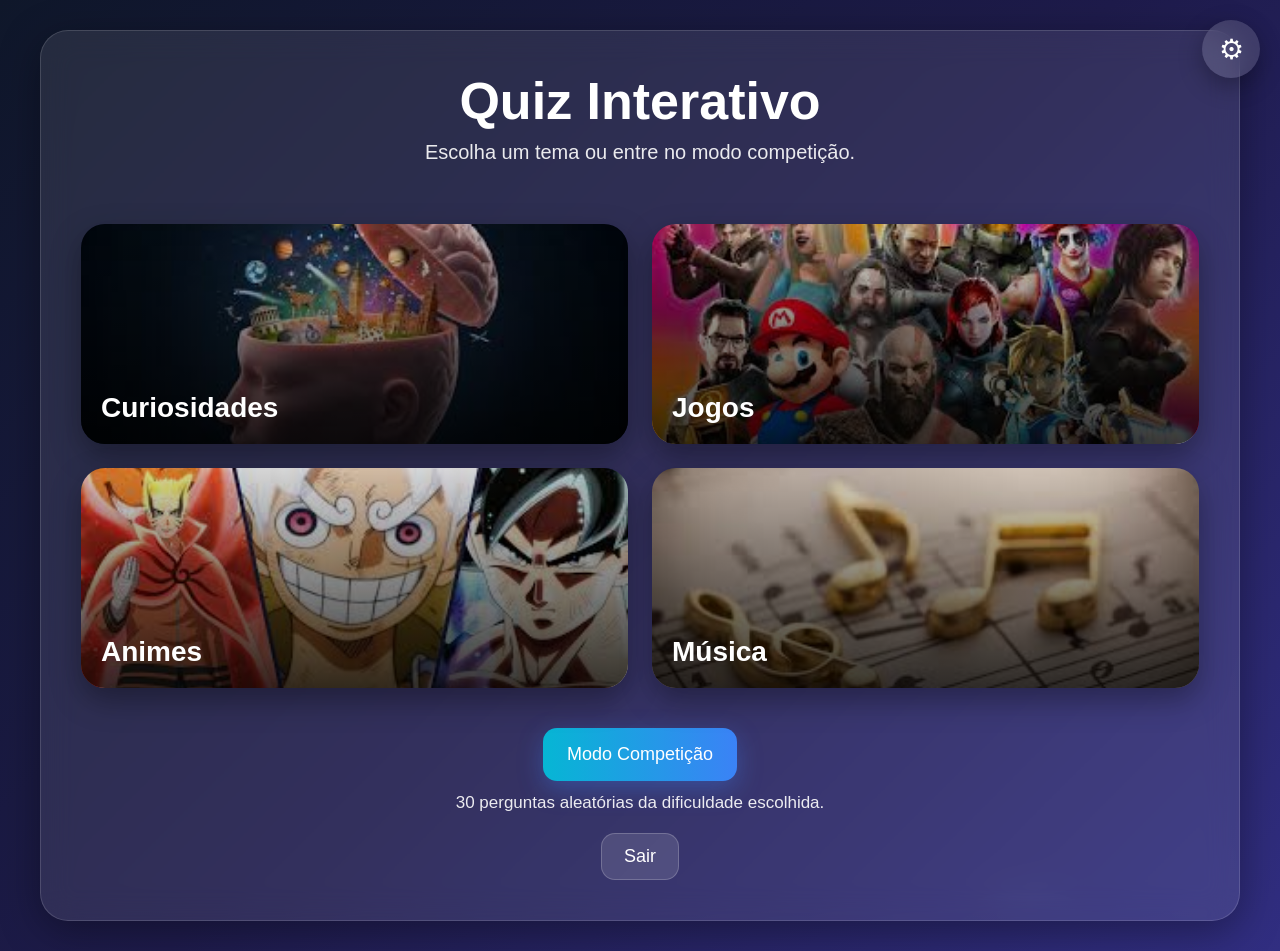
==== Jogo/index.html @ fe3ca365 "Add files via upload" ====
<!DOCTYPE html>
<html lang="pt-BR">
<head>
  <meta charset="UTF-8">
  <meta name="viewport" content="width=device-width, initial-scale=1.0">
  <title>Quiz Interativo</title>
  <link rel="stylesheet" href="style.css">
</head>
<body>
  <div id="fundo-categoria" class="fundo-categoria oculto">
    <div id="fundo-track" class="fundo-track"></div>
  </div>

  <div class="bg-animado">
    <span></span>
    <span></span>
    <span></span>
    <span></span>
    <span></span>
  </div>

  <button id="btn-config" class="btn-engrenagem" title="Configurações">⚙</button>

  <main class="app">
    <section id="menu-inicial" class="tela ativa">
      <div class="painel grande">
        <h1>Quiz Interativo</h1>
        <p class="subtitulo">Escolha um tema ou entre no modo competição.</p>

        <div class="grade-temas">
          <button class="tema-btn tema-curiosidades" data-tema="curiosidades">
            <span>Curiosidades</span>
          </button>

          <button class="tema-btn tema-jogos" data-tema="jogos">
            <span>Jogos</span>
          </button>

          <button class="tema-btn tema-animes" data-tema="animes">
            <span>Animes</span>
          </button>

          <button class="tema-btn tema-musica" data-tema="musica">
            <span>Música</span>
          </button>
        </div>

        <div class="competicao-area">
          <button id="btn-competicao" class="btn-competicao">Modo Competição</button>
          <p>30 perguntas aleatórias da dificuldade escolhida.</p>
        </div>

        <div class="menu-acoes">
          <button id="btn-sair" class="btn-secundario">Sair</button>
        </div>
      </div>
    </section>

    <section id="selecao-dificuldade" class="tela">
      <div class="painel medio">
        <h2 id="titulo-dificuldade">Escolha a dificuldade</h2>
        <p id="subtitulo-dificuldade" class="subtitulo">Selecione um modo para começar.</p>

        <div class="grade-dificuldades">
          <button class="dificuldade-btn" data-dificuldade="facil">Fácil</button>
          <button class="dificuldade-btn" data-dificuldade="medio">Médio</button>
          <button class="dificuldade-btn" data-dificuldade="dificil">Difícil</button>
        </div>

        <div class="menu-acoes">
          <button id="btn-voltar-menu" class="btn-secundario">Voltar</button>
        </div>
      </div>
    </section>

    <section id="quiz" class="tela">
      <div class="painel quiz-painel">
        <div class="topo-quiz">
          <div>
            <h2 id="tema-titulo">Tema</h2>
            <p id="modo-info" class="modo-info">Modo normal</p>
          </div>

          <div class="lado-direito-topo">
            <span id="contador">Pergunta 1/10</span>
            <div class="barra-progresso">
              <div id="progresso" class="progresso"></div>
            </div>
          </div>
        </div>

        <h3 id="pergunta" class="pergunta">Pergunta aqui</h3>

        <div id="respostas" class="respostas"></div>

        <p id="feedback" class="feedback"></p>

        <button id="proxima-btn" class="btn-principal oculto">Próxima</button>
      </div>
    </section>

    <section id="resultado" class="tela">
      <div class="painel medio resultado-painel">
        <h2>Resultado Final</h2>
        <p id="pontuacao-final" class="pontuacao-final"></p>
        <button id="reiniciar-btn" class="btn-principal">Voltar ao menu</button>
      </div>
    </section>
  </main>

  <div id="config-modal" class="modal">
    <div class="modal-conteudo">
      <h2>Configurações</h2>

      <label class="config-item">
        <input type="checkbox" id="toggle-darkmode">
        Modo escuro
      </label>

      <label class="config-item">
        <input type="checkbox" id="toggle-som" checked>
        Som ligado
      </label>

      <div class="volume-box">
        <label for="volume-slider">Volume da música</label>
        <input type="range" id="volume-slider" min="0" max="100" value="25">
        <span id="volume-valor">25%</span>
      </div>

      <button id="fechar-config" class="btn-principal" type="button">Fechar</button>
    </div>
  </div>

  <audio id="bg-music" loop preload="auto">
    <source src="back_song.opus" type='audio/ogg; codecs="opus"'>
    <source src="back_songa.m4a" type="audio/mp4">
    <source src="back_songm.mp3" type="audio/mpeg">
    Seu navegador não suporta áudio.
  </audio>

  <script src="script.js"></script>
</body>
</html>
---- Jogo/style.css ----
* {
  margin: 0;
  padding: 0;
  box-sizing: border-box;
  font-family: Arial, sans-serif;
}

body {
  min-height: 100vh;
  overflow: hidden;
  color: white;
  background: linear-gradient(135deg, #0f172a, #1e1b4b, #312e81);
  position: relative;
}

.app {
  width: 100%;
  min-height: 100vh;
  display: flex;
  position: relative;
  z-index: 2;
}

.tela {
  display: none;
  width: 100%;
  min-height: 100vh;
  padding: 30px;
}

.tela.ativa {
  display: flex;
  justify-content: center;
  align-items: center;
}

.painel {
  width: 100%;
  backdrop-filter: blur(16px);
  background: rgba(255, 255, 255, 0.09);
  border: 1px solid rgba(255, 255, 255, 0.14);
  box-shadow: 0 10px 40px rgba(0, 0, 0, 0.35);
  border-radius: 28px;
}

.painel.grande {
  max-width: 1200px;
  min-height: 85vh;
  padding: 40px;
  display: flex;
  flex-direction: column;
  justify-content: center;
}

.painel.medio {
  max-width: 850px;
  min-height: 60vh;
  padding: 40px;
  display: flex;
  flex-direction: column;
  justify-content: center;
}

.quiz-painel {
  max-width: 1100px;
  min-height: 80vh;
  padding: 40px;
  display: flex;
  flex-direction: column;
  justify-content: center;
}

.resultado-painel {
  text-align: center;
  align-items: center;
}

h1 {
  font-size: 52px;
  margin-bottom: 10px;
  text-align: center;
}

h2 {
  font-size: 34px;
  margin-bottom: 10px;
}

.subtitulo {
  text-align: center;
  font-size: 20px;
  margin-bottom: 30px;
  opacity: 0.9;
}

.grade-temas {
  display: grid;
  grid-template-columns: repeat(2, 1fr);
  gap: 24px;
  margin: 30px 0;
}

.tema-btn {
  position: relative;
  min-height: 220px;
  border: none;
  border-radius: 24px;
  overflow: hidden;
  cursor: pointer;
  background-size: cover;
  background-position: center;
  transition: transform 0.25s, box-shadow 0.25s, filter 0.25s;
  box-shadow: 0 12px 30px rgba(0, 0, 0, 0.35);
}

.tema-btn::before {
  content: "";
  position: absolute;
  inset: 0;
  background: linear-gradient(to top, rgba(0,0,0,0.78), rgba(0,0,0,0.15));
}

.tema-btn span {
  position: absolute;
  left: 20px;
  bottom: 20px;
  z-index: 2;
  font-size: 28px;
  font-weight: bold;
  color: white;
}

.tema-btn:hover {
  transform: translateY(-8px) scale(1.02);
  box-shadow: 0 16px 38px rgba(0, 0, 0, 0.45);
  filter: brightness(1.1);
}

.tema-curiosidades {
  background-image: url("curiosidade.jpg");
}

.tema-jogos {
  background-image: url("jogo.jpg");
}

.tema-animes {
  background-image: url("anime.jpg");
}

.tema-musica {
  background-image: url("musica.jpg");
}

.competicao-area {
  margin-top: 10px;
  text-align: center;
}

.competicao-area p {
  margin-top: 12px;
  opacity: 0.9;
  font-size: 17px;
}

.grade-dificuldades {
  display: grid;
  grid-template-columns: repeat(3, 1fr);
  gap: 24px;
  margin: 20px 0 30px;
}

.dificuldade-btn,
.btn-competicao,
.btn-principal,
.btn-secundario {
  border: none;
  cursor: pointer;
  border-radius: 14px;
  font-size: 18px;
  transition: 0.25s;
}

.dificuldade-btn,
.btn-competicao,
.btn-principal {
  padding: 16px 24px;
  background: linear-gradient(90deg, #06b6d4, #3b82f6);
  color: white;
  box-shadow: 0 8px 24px rgba(59, 130, 246, 0.35);
}

.dificuldade-btn:hover,
.btn-competicao:hover,
.btn-principal:hover {
  transform: scale(1.05);
}

.btn-secundario {
  padding: 12px 22px;
  background: rgba(255, 255, 255, 0.12);
  color: white;
  border: 1px solid rgba(255, 255, 255, 0.2);
}

.btn-secundario:hover {
  background: rgba(255, 255, 255, 0.2);
}

.menu-acoes {
  display: flex;
  justify-content: center;
  gap: 16px;
  margin-top: 20px;
}

.btn-engrenagem {
  position: fixed;
  top: 20px;
  right: 20px;
  z-index: 60;
  width: 58px;
  height: 58px;
  border-radius: 50%;
  border: none;
  cursor: pointer;
  font-size: 28px;
  color: white;
  background: rgba(255, 255, 255, 0.14);
  backdrop-filter: blur(12px);
  box-shadow: 0 8px 24px rgba(0, 0, 0, 0.3);
  transition: transform 0.25s, background 0.25s;
}

.btn-engrenagem:hover {
  transform: rotate(90deg) scale(1.08);
  background: rgba(255, 255, 255, 0.22);
}

.topo-quiz {
  display: flex;
  justify-content: space-between;
  align-items: center;
  gap: 20px;
  margin-bottom: 35px;
}

.lado-direito-topo {
  min-width: 260px;
  text-align: right;
}

#contador {
  display: block;
  margin-bottom: 12px;
  font-size: 18px;
}

.barra-progresso {
  width: 100%;
  height: 14px;
  background: rgba(255, 255, 255, 0.18);
  border-radius: 999px;
  overflow: hidden;
}

.progresso {
  height: 100%;
  width: 0%;
  border-radius: 999px;
  background: linear-gradient(90deg, #22c55e, #14b8a6);
  transition: width 0.35s;
}

.modo-info {
  font-size: 16px;
  opacity: 0.85;
}

.pergunta {
  font-size: 34px;
  line-height: 1.3;
  margin-bottom: 30px;
}

.respostas {
  display: grid;
  grid-template-columns: 1fr 1fr;
  gap: 18px;
  margin-bottom: 25px;
}

.resposta-btn {
  padding: 18px;
  min-height: 80px;
  border: none;
  border-radius: 18px;
  cursor: pointer;
  color: white;
  font-size: 18px;
  font-weight: bold;
  background: rgba(255, 255, 255, 0.14);
  transition: transform 0.2s, background 0.2s, box-shadow 0.2s;
  box-shadow: 0 8px 20px rgba(0, 0, 0, 0.18);
}

.resposta-btn:hover {
  transform: translateY(-4px);
  background: rgba(255, 255, 255, 0.22);
}

.resposta-btn:disabled {
  cursor: default;
}

.correta {
  background: linear-gradient(90deg, #16a34a, #22c55e) !important;
}

.errada {
  background: linear-gradient(90deg, #dc2626, #ef4444) !important;
}

.feedback {
  min-height: 28px;
  font-size: 20px;
  font-weight: bold;
  margin-bottom: 18px;
}

.pontuacao-final {
  font-size: 28px;
  margin: 20px 0 30px;
}

.modal {
  position: fixed;
  inset: 0;
  z-index: 80;
  background: rgba(0, 0, 0, 0.55);
  display: none;
  justify-content: center;
  align-items: center;
}

.modal.ativo {
  display: flex;
}

.modal-conteudo {
  width: 90%;
  max-width: 440px;
  padding: 30px;
  border-radius: 24px;
  color: white;
  background: rgba(17, 24, 39, 0.96);
  box-shadow: 0 12px 40px rgba(0, 0, 0, 0.45);
  text-align: center;
}

.config-item {
  display: block;
  margin: 18px 0;
  font-size: 20px;
}

.volume-box {
  margin: 20px 0 26px;
  text-align: left;
}

.volume-box label {
  display: block;
  margin-bottom: 10px;
  font-size: 18px;
}

#volume-slider {
  width: 100%;
  cursor: pointer;
}

#volume-valor {
  display: block;
  margin-top: 8px;
  font-size: 16px;
  opacity: 0.9;
}

.bg-animado {
  position: fixed;
  inset: 0;
  overflow: hidden;
  z-index: 0;
}

.bg-animado span {
  position: absolute;
  display: block;
  width: 220px;
  height: 220px;
  background: rgba(255, 255, 255, 0.06);
  border-radius: 50%;
  animation: flutuar 18s linear infinite;
  bottom: -250px;
}

.bg-animado span:nth-child(1) {
  left: 5%;
  width: 160px;
  height: 160px;
  animation-duration: 16s;
}

.bg-animado span:nth-child(2) {
  left: 25%;
  width: 220px;
  height: 220px;
  animation-duration: 22s;
}

.bg-animado span:nth-child(3) {
  left: 50%;
  width: 120px;
  height: 120px;
  animation-duration: 18s;
}

.bg-animado span:nth-child(4) {
  left: 70%;
  width: 260px;
  height: 260px;
  animation-duration: 24s;
}

.bg-animado span:nth-child(5) {
  left: 88%;
  width: 180px;
  height: 180px;
  animation-duration: 20s;
}

.fundo-categoria {
  position: fixed;
  inset: 0;
  overflow: hidden;
  z-index: 1;
  opacity: 0.22;
  pointer-events: none;
}

.fundo-track {
  display: flex;
  width: max-content;
  height: 100%;
  animation: deslizarFundo 30s linear infinite;
}

.fundo-item {
  width: 100vw;
  height: 100vh;
  flex-shrink: 0;
  background-size: cover;
  background-position: center;
  filter: blur(1px);
}

.oculto {
  display: none !important;
}

@keyframes flutuar {
  0% {
    transform: translateY(0) rotate(0deg);
    opacity: 0.2;
  }
  100% {
    transform: translateY(-120vh) rotate(360deg);
    opacity: 0;
  }
}

@keyframes deslizarFundo {
  0% {
    transform: translateX(0);
  }
  100% {
    transform: translateX(-50%);
  }
}

body.dark {
  background: linear-gradient(135deg, #020617, #111827, #000000);
}

body.dark .painel {
  background: rgba(255, 255, 255, 0.05);
}

@media (max-width: 900px) {
  .grade-temas,
  .respostas,
  .grade-dificuldades {
    grid-template-columns: 1fr;
  }

  h1 {
    font-size: 40px;
  }

  .pergunta {
    font-size: 28px;
  }

  .topo-quiz {
    flex-direction: column;
    align-items: flex-start;
  }

  .lado-direito-topo {
    width: 100%;
    text-align: left;
  }

  .painel.grande,
  .painel.medio,
  .quiz-painel {
    min-height: auto;
    padding: 24px;
  }
}
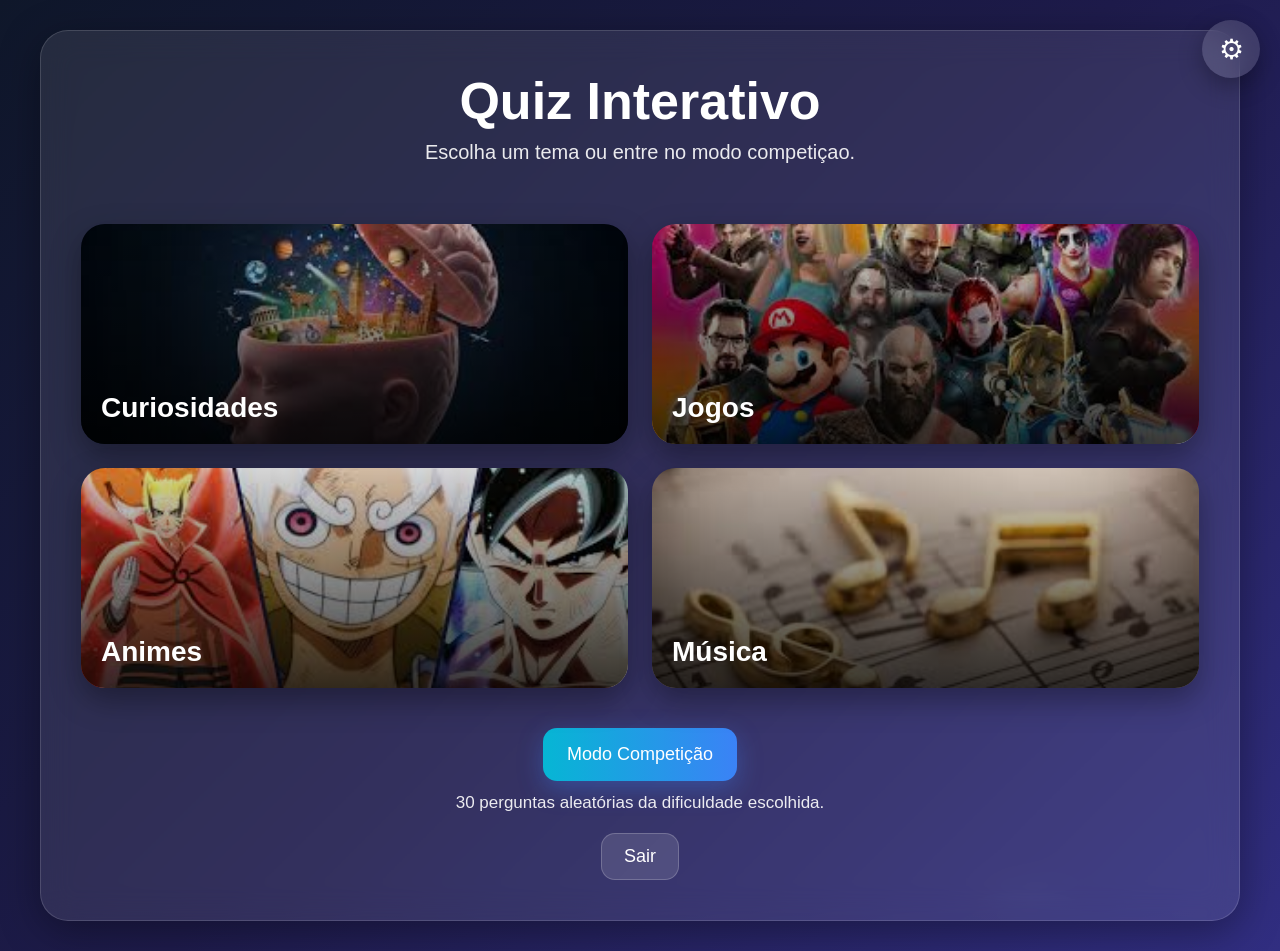
==== commit 9a4470eb: "Update index.html" ====
--- a/Jogo/index.html
+++ b/Jogo/index.html
@@ -1,11 +1,12 @@
 <!DOCTYPE html>
 <html lang="pt-BR">
 <head>
-  <meta charset="UTF-8">
-  <meta name="viewport" content="width=device-width, initial-scale=1.0">
-  <title>Quiz Interativo</title>
-  <link rel="stylesheet" href="style.css">
+     <meta charset="UTF-8">
+     <meta name="viewport" content="width=device-width, initial-scale=1.0">
+     <title>Quiz Interativo</title>
+     <link rel="stylesheet" href="style.css">
 </head>
+  
 <body>
   <div id="fundo-categoria" class="fundo-categoria oculto">
     <div id="fundo-track" class="fundo-track"></div>
@@ -25,7 +26,7 @@
     <section id="menu-inicial" class="tela ativa">
       <div class="painel grande">
         <h1>Quiz Interativo</h1>
-        <p class="subtitulo">Escolha um tema ou entre no modo competição.</p>
+        <p class="subtitulo">Escolha um tema ou entre no modo competiçao.</p>
 
         <div class="grade-temas">
           <button class="tema-btn tema-curiosidades" data-tema="curiosidades">
@@ -64,7 +65,7 @@
         <div class="grade-dificuldades">
           <button class="dificuldade-btn" data-dificuldade="facil">Fácil</button>
           <button class="dificuldade-btn" data-dificuldade="medio">Médio</button>
-          <button class="dificuldade-btn" data-dificuldade="dificil">Difícil</button>
+          <button class="dificuldade-btn" data-dificuldade="dificil">Dificil</button>
         </div>
 
         <div class="menu-acoes">
@@ -110,7 +111,7 @@
 
   <div id="config-modal" class="modal">
     <div class="modal-conteudo">
-      <h2>Configurações</h2>
+      <h2>Configuracões</h2>
 
       <label class="config-item">
         <input type="checkbox" id="toggle-darkmode">
@@ -140,5 +141,5 @@
   </audio>
 
   <script src="script.js"></script>
-</body>
-</html>+     
+</body></html>
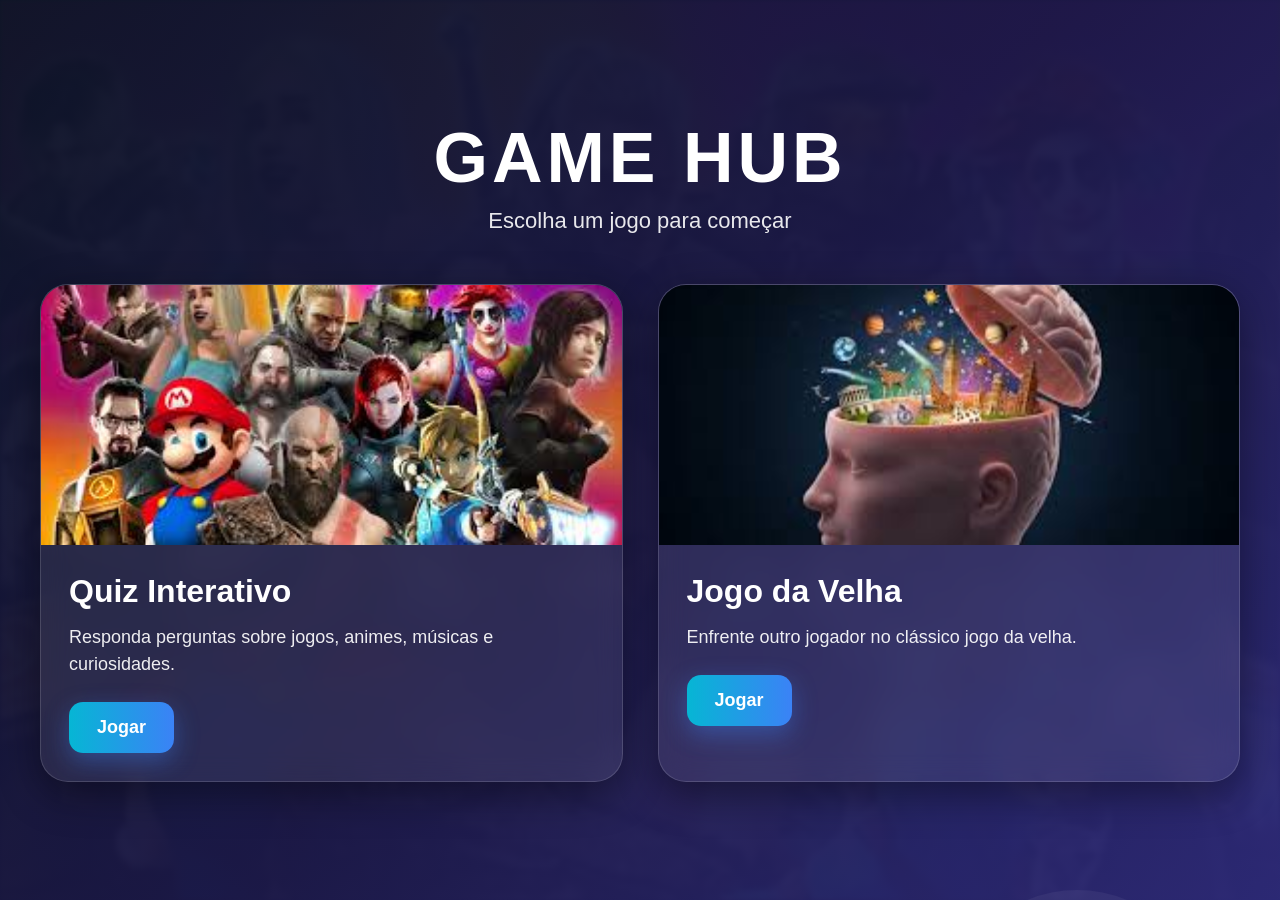
==== commit c490aba0: "commit" ====
--- a/Jogo/index.html
+++ b/Jogo/index.html
@@ -1,16 +1,30 @@
 <!DOCTYPE html>
 <html lang="pt-BR">
 <head>
-     <meta charset="UTF-8">
-     <meta name="viewport" content="width=device-width, initial-scale=1.0">
-     <title>Quiz Interativo</title>
-     <link rel="stylesheet" href="style.css">
+  <meta charset="UTF-8">
+  <meta name="viewport" content="width=device-width, initial-scale=1.0">
+  <title>Game Hub</title>
+
+  <link rel="stylesheet" href="style.css">
 </head>
-  
+
 <body>
-  <div id="fundo-categoria" class="fundo-categoria oculto">
-    <div id="fundo-track" class="fundo-track"></div>
+
+  <div class="fundo-loop">
+    <div class="fundo-track">
+      <div class="fundo-item" style="background-image: url('jogo.jpg')"></div>
+      <div class="fundo-item" style="background-image: url('anime.jpg')"></div>
+      <div class="fundo-item" style="background-image: url('curiosidade.jpg')"></div>
+      <div class="fundo-item" style="background-image: url('musica.jpg')"></div>
+
+      <div class="fundo-item" style="background-image: url('jogo.jpg')"></div>
+      <div class="fundo-item" style="background-image: url('anime.jpg')"></div>
+      <div class="fundo-item" style="background-image: url('curiosidade.jpg')"></div>
+      <div class="fundo-item" style="background-image: url('musica.jpg')"></div>
+    </div>
   </div>
+
+  <div class="overlay"></div>
 
   <div class="bg-animado">
     <span></span>
@@ -20,126 +34,60 @@
     <span></span>
   </div>
 
-  <button id="btn-config" class="btn-engrenagem" title="Configurações">⚙</button>
+  <main class="hub">
 
-  <main class="app">
-    <section id="menu-inicial" class="tela ativa">
-      <div class="painel grande">
-        <h1>Quiz Interativo</h1>
-        <p class="subtitulo">Escolha um tema ou entre no modo competiçao.</p>
+    <div class="titulo-area">
+      <h1>GAME HUB</h1>
+      <p>Escolha um jogo para começar</p>
+    </div>
 
-        <div class="grade-temas">
-          <button class="tema-btn tema-curiosidades" data-tema="curiosidades">
-            <span>Curiosidades</span>
-          </button>
+    <section class="grade-jogos">
 
-          <button class="tema-btn tema-jogos" data-tema="jogos">
-            <span>Jogos</span>
-          </button>
+      <div class="card-jogo">
+        <div class="imagem-card quiz"></div>
 
-          <button class="tema-btn tema-animes" data-tema="animes">
-            <span>Animes</span>
-          </button>
+        <div class="conteudo-card">
+          <h2>Quiz Interativo</h2>
 
-          <button class="tema-btn tema-musica" data-tema="musica">
-            <span>Música</span>
+          <p>
+            Responda perguntas sobre jogos, animes,
+            músicas e curiosidades.
+          </p>
+
+          <button class="btn-jogar" data-link="indexQuiz.html">
+            Jogar
           </button>
         </div>
+      </div>
 
-        <div class="competicao-area">
-          <button id="btn-competicao" class="btn-competicao">Modo Competição</button>
-          <p>30 perguntas aleatórias da dificuldade escolhida.</p>
-        </div>
+      <div class="card-jogo">
+        <div class="imagem-card velha"></div>
 
-        <div class="menu-acoes">
-          <button id="btn-sair" class="btn-secundario">Sair</button>
+        <div class="conteudo-card">
+          <h2>Jogo da Velha</h2>
+
+          <p>
+            Enfrente outro jogador no clássico
+            jogo da velha.
+          </p>
+
+          <button class="btn-jogar" data-link="jogoVelha.html">
+            Jogar
+          </button>
         </div>
       </div>
+
     </section>
 
-    <section id="selecao-dificuldade" class="tela">
-      <div class="painel medio">
-        <h2 id="titulo-dificuldade">Escolha a dificuldade</h2>
-        <p id="subtitulo-dificuldade" class="subtitulo">Selecione um modo para começar.</p>
-
-        <div class="grade-dificuldades">
-          <button class="dificuldade-btn" data-dificuldade="facil">Fácil</button>
-          <button class="dificuldade-btn" data-dificuldade="medio">Médio</button>
-          <button class="dificuldade-btn" data-dificuldade="dificil">Dificil</button>
-        </div>
-
-        <div class="menu-acoes">
-          <button id="btn-voltar-menu" class="btn-secundario">Voltar</button>
-        </div>
-      </div>
-    </section>
-
-    <section id="quiz" class="tela">
-      <div class="painel quiz-painel">
-        <div class="topo-quiz">
-          <div>
-            <h2 id="tema-titulo">Tema</h2>
-            <p id="modo-info" class="modo-info">Modo normal</p>
-          </div>
-
-          <div class="lado-direito-topo">
-            <span id="contador">Pergunta 1/10</span>
-            <div class="barra-progresso">
-              <div id="progresso" class="progresso"></div>
-            </div>
-          </div>
-        </div>
-
-        <h3 id="pergunta" class="pergunta">Pergunta aqui</h3>
-
-        <div id="respostas" class="respostas"></div>
-
-        <p id="feedback" class="feedback"></p>
-
-        <button id="proxima-btn" class="btn-principal oculto">Próxima</button>
-      </div>
-    </section>
-
-    <section id="resultado" class="tela">
-      <div class="painel medio resultado-painel">
-        <h2>Resultado Final</h2>
-        <p id="pontuacao-final" class="pontuacao-final"></p>
-        <button id="reiniciar-btn" class="btn-principal">Voltar ao menu</button>
-      </div>
-    </section>
   </main>
-
-  <div id="config-modal" class="modal">
-    <div class="modal-conteudo">
-      <h2>Configuracões</h2>
-
-      <label class="config-item">
-        <input type="checkbox" id="toggle-darkmode">
-        Modo escuro
-      </label>
-
-      <label class="config-item">
-        <input type="checkbox" id="toggle-som" checked>
-        Som ligado
-      </label>
-
-      <div class="volume-box">
-        <label for="volume-slider">Volume da música</label>
-        <input type="range" id="volume-slider" min="0" max="100" value="25">
-        <span id="volume-valor">25%</span>
-      </div>
-
-      <button id="fechar-config" class="btn-principal" type="button">Fechar</button>
-    </div>
-  </div>
 
   <audio id="bg-music" loop preload="auto">
     <source src="back_song.opus" type='audio/ogg; codecs="opus"'>
     <source src="back_songa.m4a" type="audio/mp4">
     <source src="back_songm.mp3" type="audio/mpeg">
-    Seu navegador não suporta áudio.
   </audio>
 
   <script src="script.js"></script>
-     
-</body></html>
+
+</body>
+</html>
--- a/Jogo/style.css
+++ b/Jogo/style.css
@@ -9,523 +9,261 @@
   min-height: 100vh;
   overflow: hidden;
   color: white;
-  background: linear-gradient(135deg, #0f172a, #1e1b4b, #312e81);
+  background: #050816;
   position: relative;
 }
 
-.app {
-  width: 100%;
+.hub {
+  position: relative;
+  z-index: 5;
+
   min-height: 100vh;
-  display: flex;
-  position: relative;
-  z-index: 2;
-}
-
-.tela {
-  display: none;
-  width: 100%;
-  min-height: 100vh;
-  padding: 30px;
-}
-
-.tela.ativa {
-  display: flex;
-  justify-content: center;
-  align-items: center;
-}
-
-.painel {
-  width: 100%;
-  backdrop-filter: blur(16px);
-  background: rgba(255, 255, 255, 0.09);
-  border: 1px solid rgba(255, 255, 255, 0.14);
-  box-shadow: 0 10px 40px rgba(0, 0, 0, 0.35);
-  border-radius: 28px;
-}
-
-.painel.grande {
-  max-width: 1200px;
-  min-height: 85vh;
-  padding: 40px;
+
   display: flex;
   flex-direction: column;
   justify-content: center;
-}
-
-.painel.medio {
-  max-width: 850px;
-  min-height: 60vh;
+
   padding: 40px;
-  display: flex;
-  flex-direction: column;
-  justify-content: center;
-}
-
-.quiz-painel {
-  max-width: 1100px;
-  min-height: 80vh;
-  padding: 40px;
-  display: flex;
-  flex-direction: column;
-  justify-content: center;
-}
-
-.resultado-painel {
+}
+
+.titulo-area {
   text-align: center;
-  align-items: center;
-}
-
-h1 {
-  font-size: 52px;
+  margin-bottom: 50px;
+}
+
+.titulo-area h1 {
+  font-size: 70px;
   margin-bottom: 10px;
-  text-align: center;
-}
-
-h2 {
-  font-size: 34px;
-  margin-bottom: 10px;
-}
-
-.subtitulo {
-  text-align: center;
-  font-size: 20px;
-  margin-bottom: 30px;
+
+  letter-spacing: 4px;
+}
+
+.titulo-area p {
+  font-size: 22px;
   opacity: 0.9;
 }
 
-.grade-temas {
+.grade-jogos {
   display: grid;
   grid-template-columns: repeat(2, 1fr);
-  gap: 24px;
-  margin: 30px 0;
-}
-
-.tema-btn {
-  position: relative;
-  min-height: 220px;
-  border: none;
-  border-radius: 24px;
-  overflow: hidden;
-  cursor: pointer;
+  gap: 35px;
+
+  max-width: 1200px;
+  width: 100%;
+
+  margin: 0 auto;
+}
+
+.card-jogo {
+  overflow: hidden;
+
+  border-radius: 28px;
+
+  backdrop-filter: blur(14px);
+
+  background: rgba(255,255,255,0.08);
+
+  border: 1px solid rgba(255,255,255,0.14);
+
+  box-shadow: 0 12px 40px rgba(0,0,0,0.4);
+
+  transition: 0.3s;
+}
+
+.card-jogo:hover {
+  transform: translateY(-10px) scale(1.02);
+}
+
+.imagem-card {
+  height: 260px;
+
   background-size: cover;
   background-position: center;
-  transition: transform 0.25s, box-shadow 0.25s, filter 0.25s;
-  box-shadow: 0 12px 30px rgba(0, 0, 0, 0.35);
-}
-
-.tema-btn::before {
-  content: "";
-  position: absolute;
-  inset: 0;
-  background: linear-gradient(to top, rgba(0,0,0,0.78), rgba(0,0,0,0.15));
-}
-
-.tema-btn span {
-  position: absolute;
-  left: 20px;
-  bottom: 20px;
-  z-index: 2;
-  font-size: 28px;
-  font-weight: bold;
-  color: white;
-}
-
-.tema-btn:hover {
-  transform: translateY(-8px) scale(1.02);
-  box-shadow: 0 16px 38px rgba(0, 0, 0, 0.45);
-  filter: brightness(1.1);
-}
-
-.tema-curiosidades {
+}
+
+.quiz {
+  background-image: url("jogo.jpg");
+}
+
+.velha {
   background-image: url("curiosidade.jpg");
 }
 
-.tema-jogos {
-  background-image: url("jogo.jpg");
-}
-
-.tema-animes {
-  background-image: url("anime.jpg");
-}
-
-.tema-musica {
-  background-image: url("musica.jpg");
-}
-
-.competicao-area {
-  margin-top: 10px;
-  text-align: center;
-}
-
-.competicao-area p {
-  margin-top: 12px;
-  opacity: 0.9;
-  font-size: 17px;
-}
-
-.grade-dificuldades {
-  display: grid;
-  grid-template-columns: repeat(3, 1fr);
-  gap: 24px;
-  margin: 20px 0 30px;
-}
-
-.dificuldade-btn,
-.btn-competicao,
-.btn-principal,
-.btn-secundario {
+.conteudo-card {
+  padding: 28px;
+}
+
+.conteudo-card h2 {
+  font-size: 32px;
+  margin-bottom: 14px;
+}
+
+.conteudo-card p {
+  font-size: 18px;
+  line-height: 1.5;
+  opacity: 0.92;
+
+  margin-bottom: 24px;
+}
+
+.btn-jogar {
   border: none;
   cursor: pointer;
+
+  padding: 15px 28px;
+
   border-radius: 14px;
-  font-size: 18px;
-  transition: 0.25s;
-}
-
-.dificuldade-btn,
-.btn-competicao,
-.btn-principal {
-  padding: 16px 24px;
-  background: linear-gradient(90deg, #06b6d4, #3b82f6);
-  color: white;
-  box-shadow: 0 8px 24px rgba(59, 130, 246, 0.35);
-}
-
-.dificuldade-btn:hover,
-.btn-competicao:hover,
-.btn-principal:hover {
-  transform: scale(1.05);
-}
-
-.btn-secundario {
-  padding: 12px 22px;
-  background: rgba(255, 255, 255, 0.12);
-  color: white;
-  border: 1px solid rgba(255, 255, 255, 0.2);
-}
-
-.btn-secundario:hover {
-  background: rgba(255, 255, 255, 0.2);
-}
-
-.menu-acoes {
-  display: flex;
-  justify-content: center;
-  gap: 16px;
-  margin-top: 20px;
-}
-
-.btn-engrenagem {
-  position: fixed;
-  top: 20px;
-  right: 20px;
-  z-index: 60;
-  width: 58px;
-  height: 58px;
-  border-radius: 50%;
-  border: none;
-  cursor: pointer;
-  font-size: 28px;
-  color: white;
-  background: rgba(255, 255, 255, 0.14);
-  backdrop-filter: blur(12px);
-  box-shadow: 0 8px 24px rgba(0, 0, 0, 0.3);
-  transition: transform 0.25s, background 0.25s;
-}
-
-.btn-engrenagem:hover {
-  transform: rotate(90deg) scale(1.08);
-  background: rgba(255, 255, 255, 0.22);
-}
-
-.topo-quiz {
-  display: flex;
-  justify-content: space-between;
-  align-items: center;
-  gap: 20px;
-  margin-bottom: 35px;
-}
-
-.lado-direito-topo {
-  min-width: 260px;
-  text-align: right;
-}
-
-#contador {
-  display: block;
-  margin-bottom: 12px;
-  font-size: 18px;
-}
-
-.barra-progresso {
-  width: 100%;
-  height: 14px;
-  background: rgba(255, 255, 255, 0.18);
-  border-radius: 999px;
-  overflow: hidden;
-}
-
-.progresso {
-  height: 100%;
-  width: 0%;
-  border-radius: 999px;
-  background: linear-gradient(90deg, #22c55e, #14b8a6);
-  transition: width 0.35s;
-}
-
-.modo-info {
-  font-size: 16px;
-  opacity: 0.85;
-}
-
-.pergunta {
-  font-size: 34px;
-  line-height: 1.3;
-  margin-bottom: 30px;
-}
-
-.respostas {
-  display: grid;
-  grid-template-columns: 1fr 1fr;
-  gap: 18px;
-  margin-bottom: 25px;
-}
-
-.resposta-btn {
-  padding: 18px;
-  min-height: 80px;
-  border: none;
-  border-radius: 18px;
-  cursor: pointer;
+
   color: white;
   font-size: 18px;
   font-weight: bold;
-  background: rgba(255, 255, 255, 0.14);
-  transition: transform 0.2s, background 0.2s, box-shadow 0.2s;
-  box-shadow: 0 8px 20px rgba(0, 0, 0, 0.18);
-}
-
-.resposta-btn:hover {
-  transform: translateY(-4px);
-  background: rgba(255, 255, 255, 0.22);
-}
-
-.resposta-btn:disabled {
-  cursor: default;
-}
-
-.correta {
-  background: linear-gradient(90deg, #16a34a, #22c55e) !important;
-}
-
-.errada {
-  background: linear-gradient(90deg, #dc2626, #ef4444) !important;
-}
-
-.feedback {
-  min-height: 28px;
-  font-size: 20px;
-  font-weight: bold;
-  margin-bottom: 18px;
-}
-
-.pontuacao-final {
-  font-size: 28px;
-  margin: 20px 0 30px;
-}
-
-.modal {
+
+  background: linear-gradient(90deg, #06b6d4, #3b82f6);
+
+  box-shadow: 0 8px 24px rgba(59,130,246,0.4);
+
+  transition: 0.25s;
+}
+
+.btn-jogar:hover {
+  transform: scale(1.05);
+}
+
+.fundo-loop {
   position: fixed;
   inset: 0;
-  z-index: 80;
-  background: rgba(0, 0, 0, 0.55);
-  display: none;
-  justify-content: center;
-  align-items: center;
-}
-
-.modal.ativo {
+
+  overflow: hidden;
+
+  z-index: 0;
+
+  opacity: 0.22;
+}
+
+.fundo-track {
   display: flex;
-}
-
-.modal-conteudo {
-  width: 90%;
-  max-width: 440px;
-  padding: 30px;
-  border-radius: 24px;
-  color: white;
-  background: rgba(17, 24, 39, 0.96);
-  box-shadow: 0 12px 40px rgba(0, 0, 0, 0.45);
-  text-align: center;
-}
-
-.config-item {
-  display: block;
-  margin: 18px 0;
-  font-size: 20px;
-}
-
-.volume-box {
-  margin: 20px 0 26px;
-  text-align: left;
-}
-
-.volume-box label {
-  display: block;
-  margin-bottom: 10px;
-  font-size: 18px;
-}
-
-#volume-slider {
-  width: 100%;
-  cursor: pointer;
-}
-
-#volume-valor {
-  display: block;
-  margin-top: 8px;
-  font-size: 16px;
-  opacity: 0.9;
+
+  width: max-content;
+  height: 100%;
+
+  animation: deslizar 35s linear infinite;
+}
+
+.fundo-item {
+  width: 100vw;
+  height: 100vh;
+
+  flex-shrink: 0;
+
+  background-size: cover;
+  background-position: center;
+
+  filter: blur(2px);
+}
+
+.overlay {
+  position: fixed;
+  inset: 0;
+
+  background:
+    linear-gradient(
+      135deg,
+      rgba(15,23,42,0.85),
+      rgba(30,27,75,0.88),
+      rgba(49,46,129,0.88)
+    );
+
+  z-index: 1;
 }
 
 .bg-animado {
   position: fixed;
   inset: 0;
-  overflow: hidden;
-  z-index: 0;
+
+  overflow: hidden;
+
+  z-index: 2;
 }
 
 .bg-animado span {
   position: absolute;
+
   display: block;
-  width: 220px;
-  height: 220px;
-  background: rgba(255, 255, 255, 0.06);
+
   border-radius: 50%;
+
+  background: rgba(255,255,255,0.05);
+
   animation: flutuar 18s linear infinite;
+
   bottom: -250px;
 }
 
 .bg-animado span:nth-child(1) {
-  left: 5%;
+  left: 10%;
   width: 160px;
   height: 160px;
-  animation-duration: 16s;
 }
 
 .bg-animado span:nth-child(2) {
-  left: 25%;
-  width: 220px;
-  height: 220px;
+  left: 28%;
+  width: 240px;
+  height: 240px;
   animation-duration: 22s;
 }
 
 .bg-animado span:nth-child(3) {
-  left: 50%;
+  left: 52%;
   width: 120px;
   height: 120px;
-  animation-duration: 18s;
 }
 
 .bg-animado span:nth-child(4) {
-  left: 70%;
+  left: 74%;
   width: 260px;
   height: 260px;
-  animation-duration: 24s;
+  animation-duration: 25s;
 }
 
 .bg-animado span:nth-child(5) {
   left: 88%;
   width: 180px;
   height: 180px;
-  animation-duration: 20s;
-}
-
-.fundo-categoria {
-  position: fixed;
-  inset: 0;
-  overflow: hidden;
-  z-index: 1;
-  opacity: 0.22;
-  pointer-events: none;
-}
-
-.fundo-track {
-  display: flex;
-  width: max-content;
-  height: 100%;
-  animation: deslizarFundo 30s linear infinite;
-}
-
-.fundo-item {
-  width: 100vw;
-  height: 100vh;
-  flex-shrink: 0;
-  background-size: cover;
-  background-position: center;
-  filter: blur(1px);
-}
-
-.oculto {
-  display: none !important;
 }
 
 @keyframes flutuar {
   0% {
     transform: translateY(0) rotate(0deg);
-    opacity: 0.2;
-  }
+    opacity: 0.15;
+  }
+
   100% {
     transform: translateY(-120vh) rotate(360deg);
     opacity: 0;
   }
 }
 
-@keyframes deslizarFundo {
+@keyframes deslizar {
   0% {
     transform: translateX(0);
   }
+
   100% {
     transform: translateX(-50%);
   }
 }
 
-body.dark {
-  background: linear-gradient(135deg, #020617, #111827, #000000);
-}
-
-body.dark .painel {
-  background: rgba(255, 255, 255, 0.05);
-}
-
 @media (max-width: 900px) {
-  .grade-temas,
-  .respostas,
-  .grade-dificuldades {
+
+  .grade-jogos {
     grid-template-columns: 1fr;
   }
 
-  h1 {
-    font-size: 40px;
-  }
-
-  .pergunta {
-    font-size: 28px;
-  }
-
-  .topo-quiz {
-    flex-direction: column;
-    align-items: flex-start;
-  }
-
-  .lado-direito-topo {
-    width: 100%;
-    text-align: left;
-  }
-
-  .painel.grande,
-  .painel.medio,
-  .quiz-painel {
-    min-height: auto;
-    padding: 24px;
+  .titulo-area h1 {
+    font-size: 48px;
+  }
+
+  .imagem-card {
+    height: 220px;
   }
 }
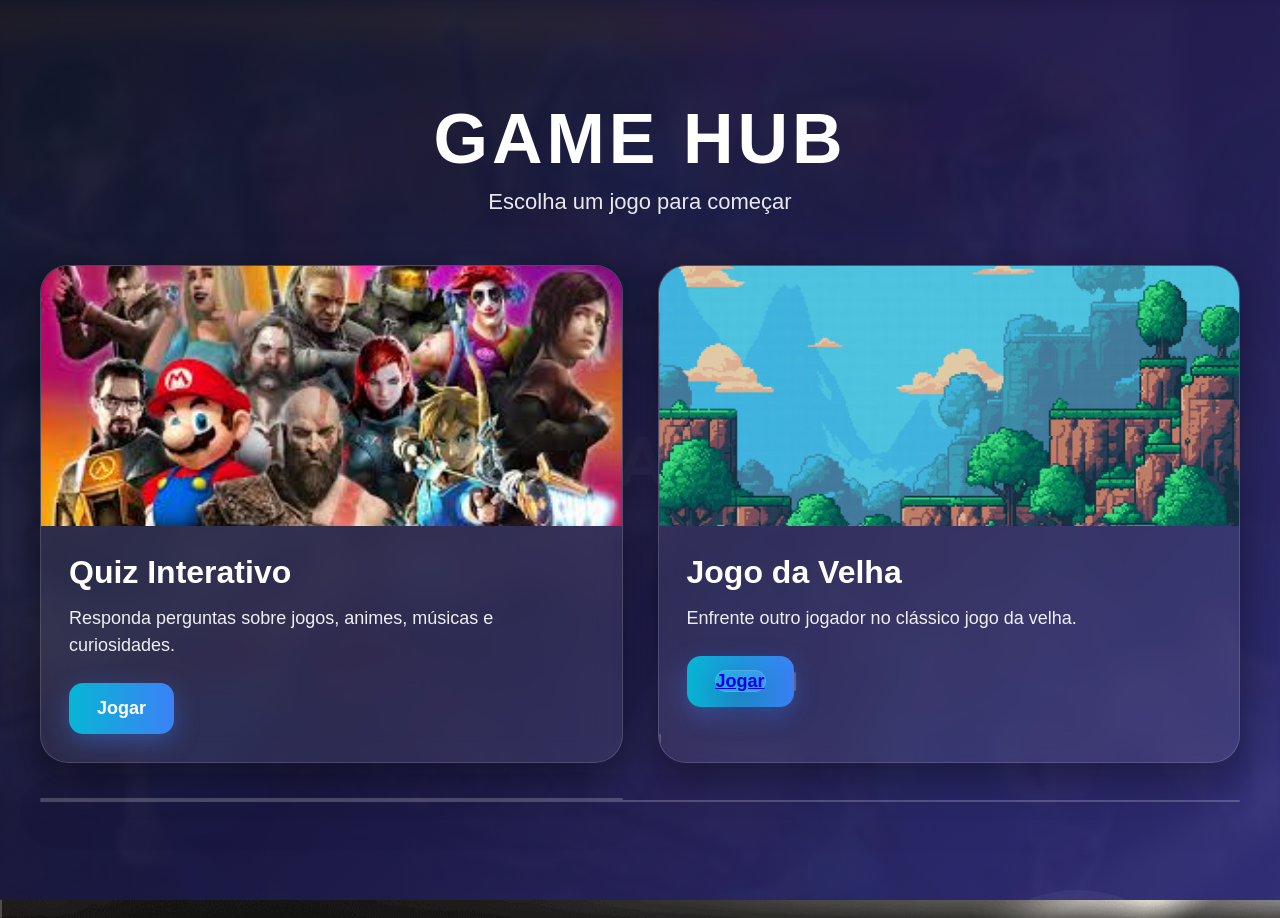
==== commit 9a642cb7: "a" ====
--- a/Jogo/index.html
+++ b/Jogo/index.html
@@ -72,6 +72,7 @@
           </p>
 
           <button class="btn-jogar" data-link="jogoVelha.html">
+            <a href="jogoVelha.html" class="card-jogo card-jogo-da-velha">
             Jogar
           </button>
         </div>
--- a/Jogo/style.css
+++ b/Jogo/style.css
@@ -11,6 +11,33 @@
   color: white;
   background: #050816;
   position: relative;
+
+  background-image:
+      url("hub.png");
+
+  background-size: cover;
+
+  background-position: center;
+
+  background-repeat: no-repeat;
+
+  min-height: 100vh;
+
+  background-size: cover;
+}
+
+body::before {
+
+    content: "";
+
+    position: fixed;
+
+    inset: 0;
+
+    background:
+        rgba(0,0,0,0.55);
+
+    z-index: -1;
 }
 
 .hub {
@@ -86,7 +113,7 @@
 }
 
 .velha {
-  background-image: url("curiosidade.jpg");
+  background-image: url("velha.jpg");
 }
 
 .conteudo-card {
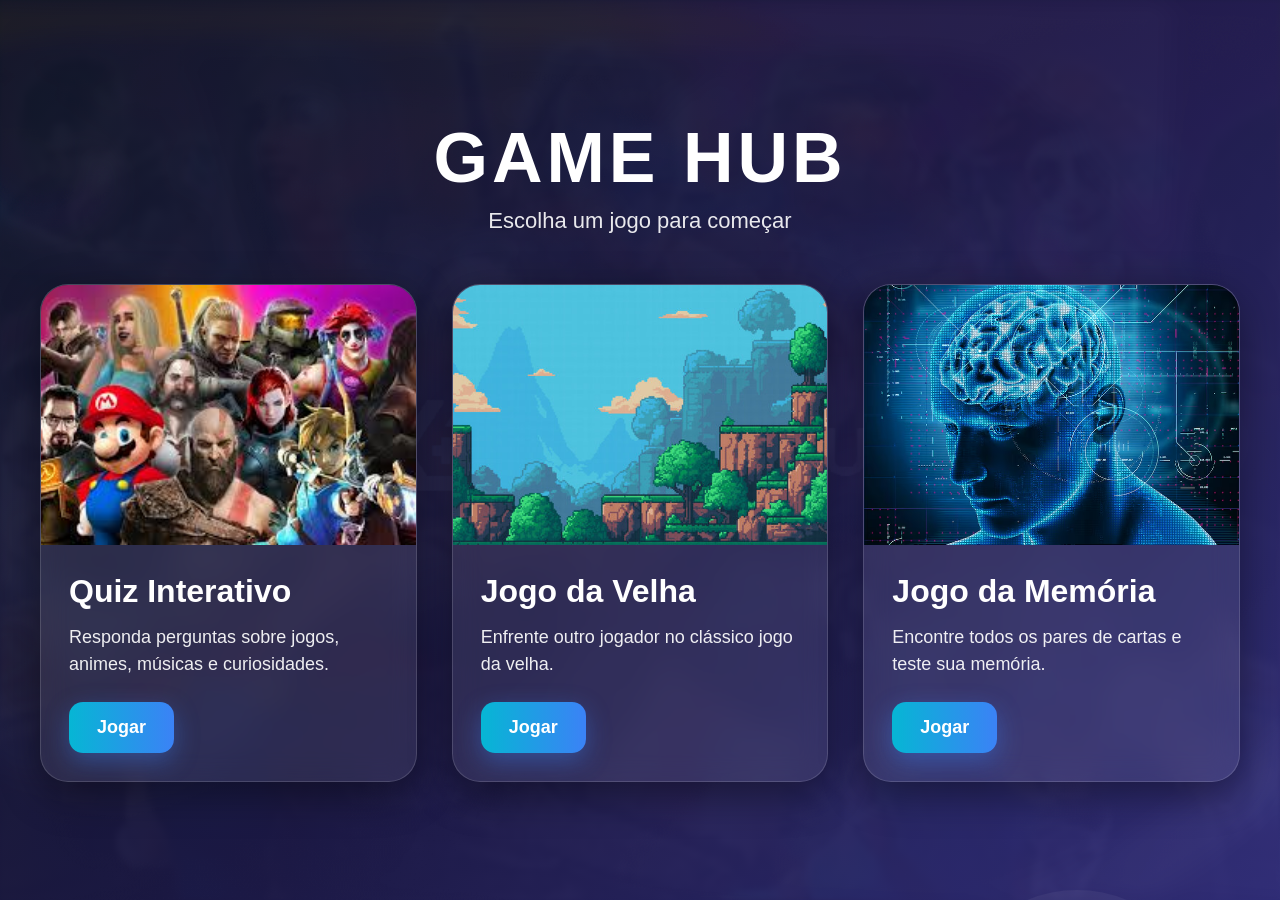
==== commit b7a7a6bf: "memoria" ====
--- a/Jogo/index.html
+++ b/Jogo/index.html
@@ -71,15 +71,26 @@
             jogo da velha.
           </p>
 
-          <button class="btn-jogar" data-link="jogoVelha.html">
-            <a href="jogoVelha.html" class="card-jogo card-jogo-da-velha">
-            Jogar
-          </button>
+          <button class="btn-jogar" data-link="jogoVelha.html">Jogar</button>
         </div>
       </div>
 
+      <div class="card-jogo">
+
+  <div class="imagem-card memoria"></div>
+
+  <div class="conteudo-card">
+
+    <h2>Jogo da Memória</h2>
+
+    <p>
+      Encontre todos os pares de cartas
+      e teste sua memória.
+    </p>
+
+    <button class="btn-jogar" data-link="jogoMemoria.html">Jogar</button>
+  </div></div>
     </section>
-
   </main>
 
   <audio id="bg-music" loop preload="auto">
--- a/Jogo/style.css
+++ b/Jogo/style.css
@@ -12,8 +12,7 @@
   background: #050816;
   position: relative;
 
-  background-image:
-      url("hub.png");
+  background-image: url("hub.png");
 
   background-size: cover;
 
@@ -72,7 +71,7 @@
 
 .grade-jogos {
   display: grid;
-  grid-template-columns: repeat(2, 1fr);
+  grid-template-columns: repeat(3, 1fr);
   gap: 35px;
 
   max-width: 1200px;
@@ -114,6 +113,10 @@
 
 .velha {
   background-image: url("velha.jpg");
+}
+
+.memoria {
+  background-image: url("backMemoria.png");
 }
 
 .conteudo-card {
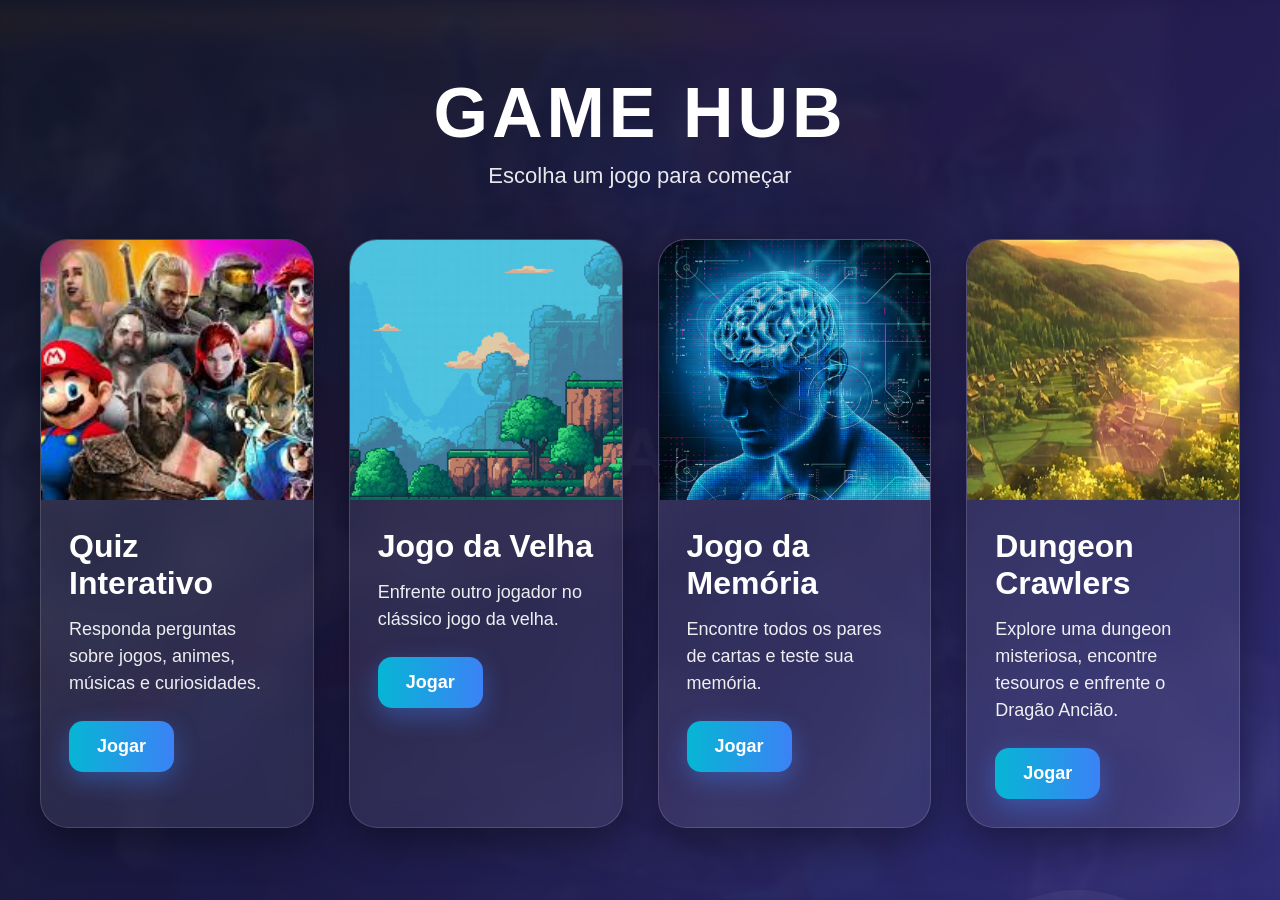
==== commit b5fc8780: "Dungeon" ====
--- a/Jogo/index.html
+++ b/Jogo/index.html
@@ -90,6 +90,19 @@
 
     <button class="btn-jogar" data-link="jogoMemoria.html">Jogar</button>
   </div></div>
+  
+  <div class="card-jogo">
+    <div class="imagem-card dungeon"></div>
+    <div class="conteudo-card">
+        <h2>Dungeon Crawlers</h2>
+        <p>
+            Explore uma dungeon misteriosa,
+            encontre tesouros e enfrente
+            o Dragão Ancião.
+        </p>
+        <button class="btn-jogar" data-link="dungeon.html">Jogar</button>
+    </div>
+</div>
     </section>
   </main>
 
--- a/Jogo/style.css
+++ b/Jogo/style.css
@@ -71,7 +71,7 @@
 
 .grade-jogos {
   display: grid;
-  grid-template-columns: repeat(3, 1fr);
+  grid-template-columns: repeat(4,1fr);
   gap: 35px;
 
   max-width: 1200px;
@@ -117,6 +117,10 @@
 
 .memoria {
   background-image: url("backMemoria.png");
+}
+
+.dungeon {
+  background-image: url("hinamizawa.png");
 }
 
 .conteudo-card {
